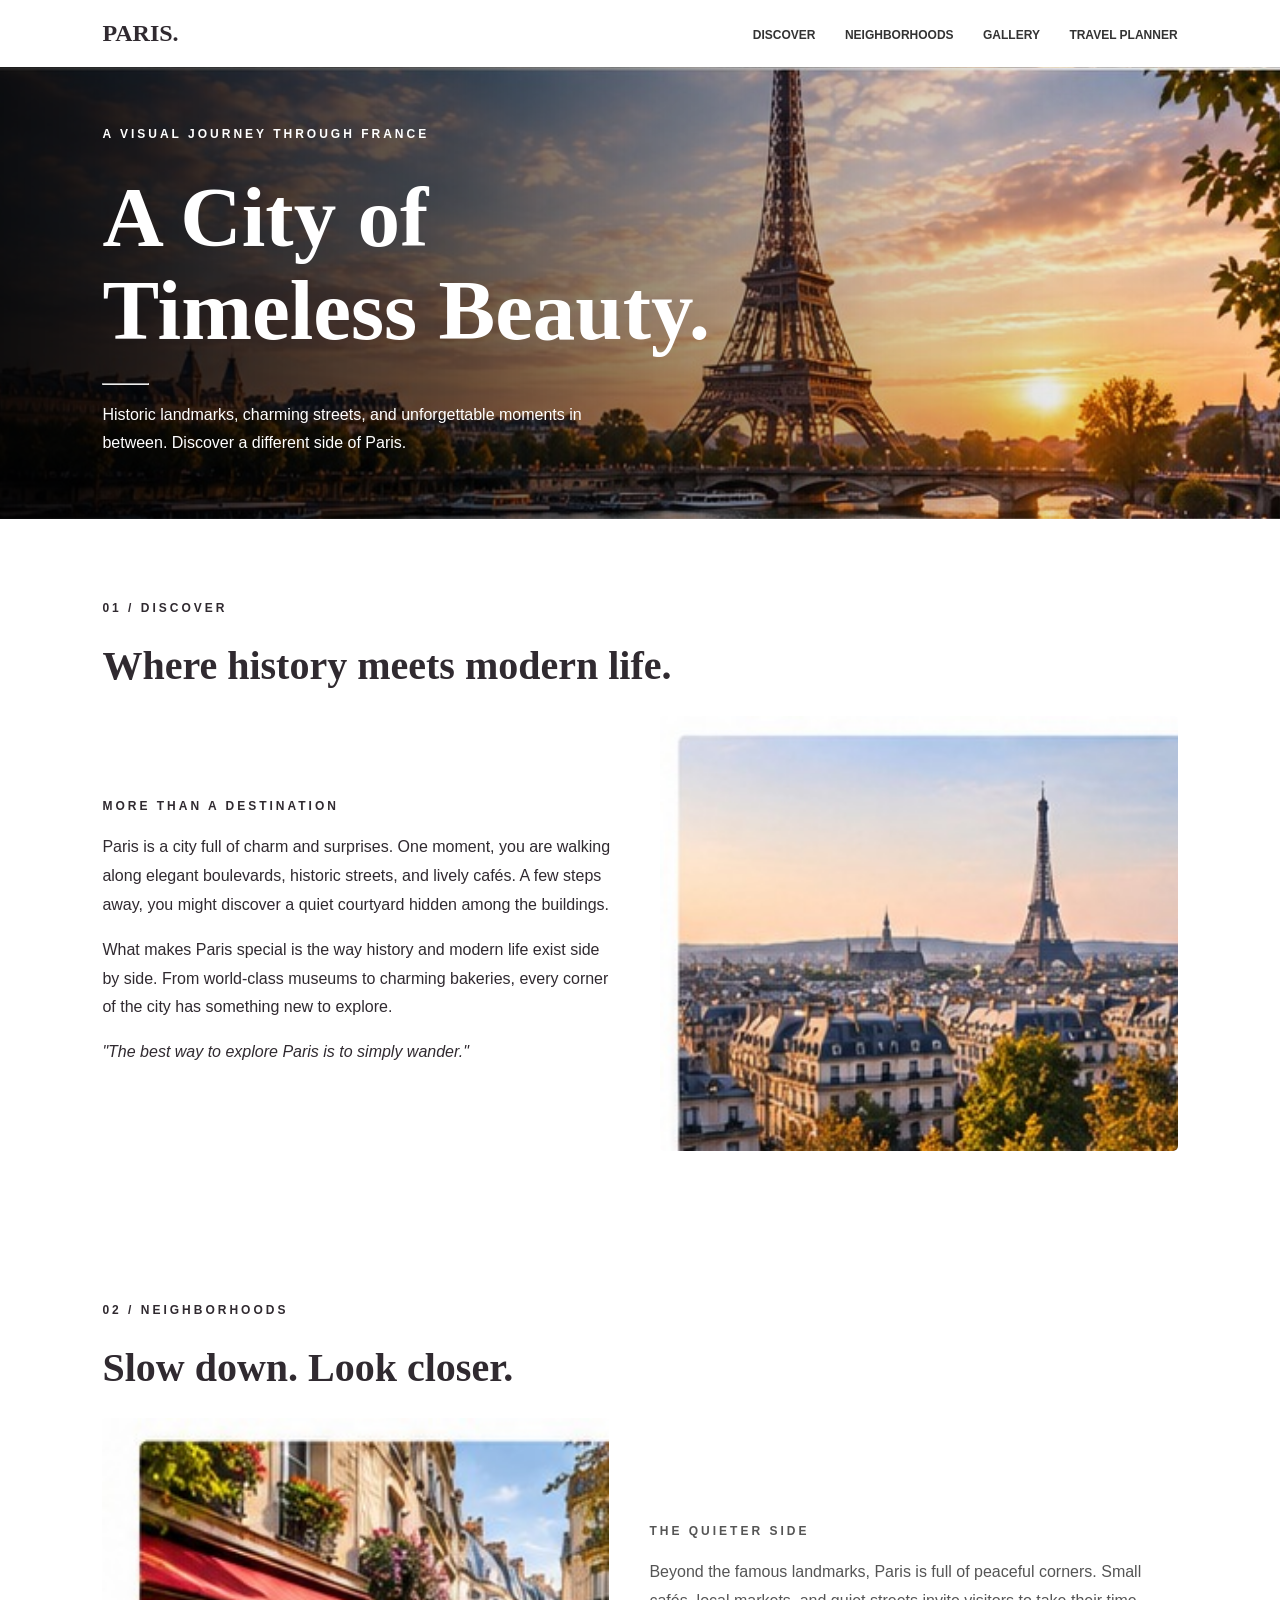
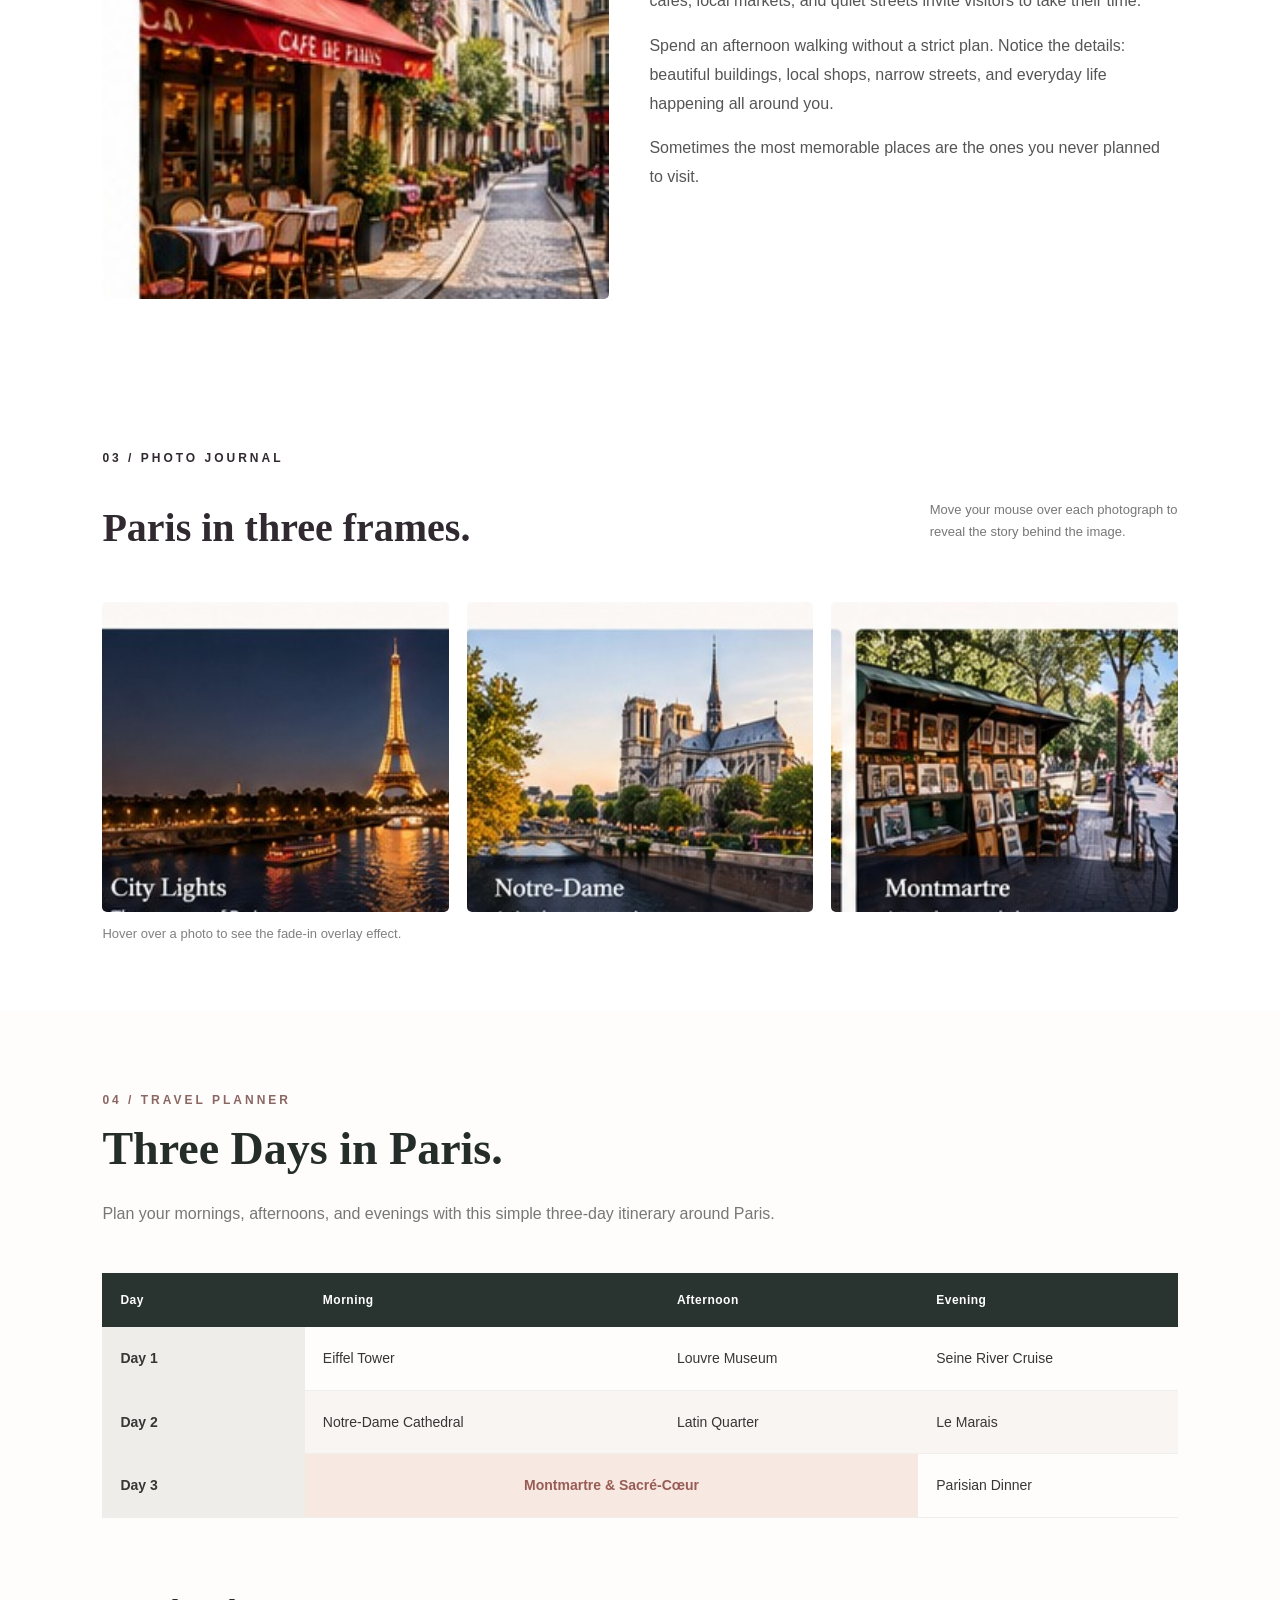
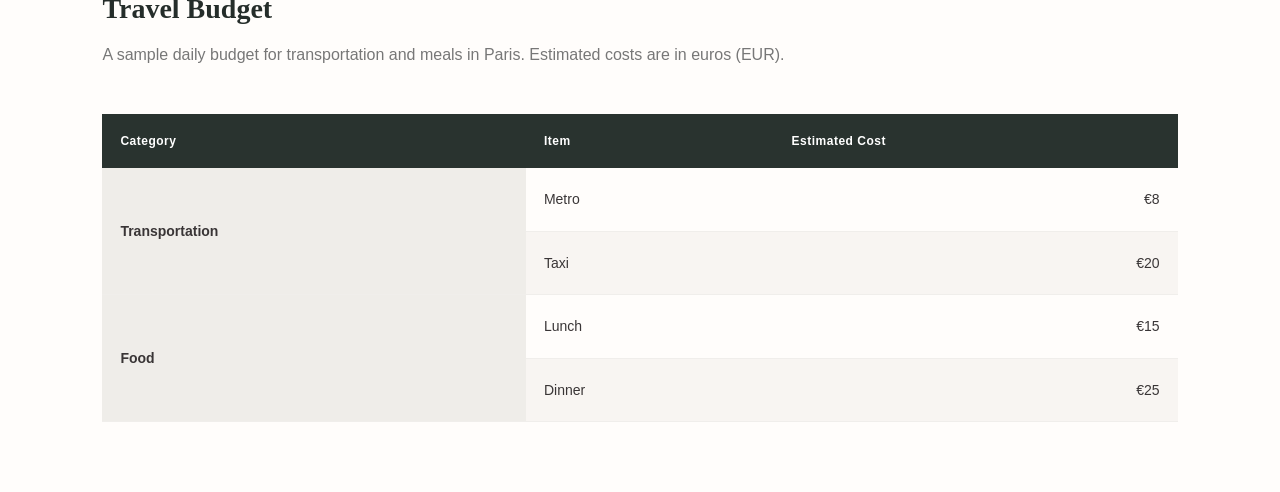
==== paris_travel2/index.html @ 05ebf787 "Add files via upload" ====
<!DOCTYPE html>
<html lang="en">
<head>
    <meta charset="UTF-8">
    <meta name="viewport" content="width=device-width, initial-scale=1.0">
    <title>Paris | Travel Journal</title>
    <link rel="stylesheet" href="style.css">
</head>

<body>
    <!-- Navigation -->
    <div class="nav">
        <h2>PARIS.</h2>
        <div>
            <a href="#discover">DISCOVER</a>
            <a href="#neighborhoods">NEIGHBORHOODS</a>
            <a href="#gallery">GALLERY</a>
            <a href="#travel-planner">TRAVEL PLANNER</a>
        </div>
    </div>

    <!-- Hero -->
    <div class="hero">
        <div class="hero-content">
            <p class="small">A VISUAL JOURNEY THROUGH FRANCE</p>
            <h1>A City of<br>Timeless Beauty.</h1>
            <hr width="45" align="left">
            <p>
                Historic landmarks, charming streets, and unforgettable moments in<br>
                between. Discover a different side of Paris.
            </p>
        </div>
    </div>

    <!-- Discover -->
    <div class="content" id="discover">
        <p class="small">01 / DISCOVER</p>
        <h1>Where history meets modern life.</h1>

        <div class="columns">
            <div class="left">
                <p class="small">MORE THAN A DESTINATION</p>
                <p>
                    Paris is a city full of charm and surprises.
                    One moment, you are walking along elegant boulevards,
                    historic streets, and lively cafés. A few
                    steps away, you might discover a quiet courtyard
                    hidden among the buildings.
                </p>
                <p>
                    What makes Paris special is the way history and
                    modern life exist side by side. From world-class museums
                    to charming bakeries, every corner of the city
                    has something new to explore.
                </p>
                <p><i>"The best way to explore Paris is to simply wander."</i></p>
            </div>
            <div class="right">
                <img src="paris2.jpeg" alt="Paris cityscape">
            </div>
        </div>
    </div>

    <!-- Neighborhoods -->
    <div class="neighborhoods" id="neighborhoods">
        <p class="small">02 / NEIGHBORHOODS</p>
        <h1>Slow down. Look closer.</h1>

        <div class="neighborhood-content">
            <img src="paris3.jpeg" alt="A charming Paris street">
            <div class="neighborhood-text">
                <p class="small">THE QUIETER SIDE</p>
                <p>
                    Beyond the famous landmarks,
                    Paris is full of peaceful corners. Small cafés,
                    local markets, and quiet streets invite
                    visitors to take their time.
                </p>
                <p>
                    Spend an afternoon walking without a strict plan.
                    Notice the details: beautiful buildings, local shops,
                    narrow streets, and everyday life happening all
                    around you.
                </p>
                <p>
                    Sometimes the most memorable places are the ones
                    you never planned to visit.
                </p>
            </div>
        </div>
    </div>

    <!-- Photo Journal -->
    <div class="gallery" id="gallery">
        <p class="small">03 / PHOTO JOURNAL</p>
        <div class="gallery-header">
            <h1>Paris in three frames.</h1>
            <p>
                Move your mouse over each photograph to<br>
                reveal the story behind the image.
            </p>
        </div>

        <div class="photos">
            <div class="photo">
                <img src="paris4.jpeg" alt="Eiffel Tower glowing at night">
                <div class="photo-overlay">
                    <div class="photo-text">
                        <b>City Lights</b><br>
                        The romance of Paris.
                    </div>
                </div>
            </div>

            <div class="photo">
                <img src="paris5.jpeg" alt="Notre-Dame Cathedral beside the Seine">
                <div class="photo-overlay">
                    <div class="photo-text">
                        <b>Notre-Dame</b><br>
                        A timeless masterpiece.
                    </div>
                </div>
            </div>

            <div class="photo">
                <img src="paris6.jpeg" alt="Cafés and streets in Montmartre">
                <div class="photo-overlay">
                    <div class="photo-text">
                        <b>Montmartre</b><br>
                        Art, culture, and charm.
                    </div>
                </div>
            </div>
        </div>

        <p class="gallery-note">
            Hover over a photo to see the fade-in overlay effect.
        </p>
    </div>

    <!-- Travel Planner -->
    <div class="travel-planner" id="travel-planner">
        <p class="section-label">04 / TRAVEL PLANNER</p>
        <h1>Three Days in Paris.</h1>
        <p class="description">
            Plan your mornings, afternoons, and evenings with this
            simple three-day itinerary around Paris.
        </p>

        <table class="travel-table">
            <thead>
                <tr>
                    <th style="width: 18%;">Day</th>
                    <th style="width: 34%;">Morning</th>
                    <th style="width: 24%;">Afternoon</th>
                    <th style="width: 24%;">Evening</th>
                </tr>
            </thead>
            <tbody>
                <tr>
                    <td class="day">Day 1</td>
                    <td>Eiffel Tower</td>
                    <td>Louvre Museum</td>
                    <td>Seine River Cruise</td>
                </tr>
                <tr>
                    <td class="day">Day 2</td>
                    <td>Notre-Dame Cathedral</td>
                    <td>Latin Quarter</td>
                    <td>Le Marais</td>
                </tr>
                <tr>
                    <td class="day">Day 3</td>
                    <td colspan="2" class="highlight">Montmartre & Sacré-Cœur</td>
                    <td>Parisian Dinner</td>
                </tr>
            </tbody>
        </table>

        <h2>Travel Budget</h2>
        <p class="description">
            A sample daily budget for transportation and meals in Paris.
            Estimated costs are in euros (EUR).
        </p>

        <table class="travel-table">
            <thead>
                <tr>
                    <th style="width: 40%;">Category</th>
                    <th style="width: 22%;">Item</th>
                    <th style="width: 38%;">Estimated Cost</th>
                </tr>
            </thead>
            <tbody>
                <tr>
                    <td class="category" rowspan="2">Transportation</td>
                    <td>Metro</td>
                    <td class="cost">€8</td>
                </tr>
                <tr>
                    <td>Taxi</td>
                    <td class="cost">€20</td>
                </tr>
                <tr>
                    <td class="category" rowspan="2">Food</td>
                    <td>Lunch</td>
                    <td class="cost">€15</td>
                </tr>
                <tr>
                    <td>Dinner</td>
                    <td class="cost">€25</td>
                </tr>
            </tbody>
        </table>
    </div>
</body>
</html>
---- paris_travel2/style.css ----
body {
            margin: 0;
            font-family: Arial, sans-serif;
            color: #302a30;
        }

        .nav {
            background: #fff;
            padding: 20px 8%;
            display: flex;
            justify-content: space-between;
            align-items: center;
            gap: 20px;
        }

        .nav h2 {
            font-family: Georgia, serif;
            margin: 0;
        }

        .nav a {
            color: #333;
            text-decoration: none;
            margin-left: 25px;
            font-size: 12px;
            font-weight: bold;
        }

        .nav a:hover { color: #a06b7d; }

        .hero {
            min-height: 440px;
            background-image:
                linear-gradient(to right, rgba(0,0,0,.85) 0%, rgba(0,0,0,.6) 35%, rgba(0,0,0,.15) 70%, transparent 100%),
                url("paris1.jpeg");
            background-size: cover;
            background-position: center;
            color: white;
            display: flex;
            align-items: center;
        }

        .hero-content { padding: 45px 8%; }

        .hero h1 {
            font-family: Georgia, serif;
            font-size: 85px;
            line-height: 1.1;
            margin: 25px 0;
        }

        .small {
            font-size: 12px;
            font-weight: bold;
            letter-spacing: 3px;
        }

        .hero p { line-height: 1.8; }

        .content, .neighborhoods, .gallery, .travel-planner {
            padding: 70px 8%;
        }

        .content h1, .neighborhoods h1, .gallery h1 {
            font-family: Georgia, serif;
            font-size: 40px;
        }

        .columns, .neighborhood-content {
            display: flex;
            gap: 40px;
            align-items: center;
        }

        .left, .right { width: 50%; }

        .left { line-height: 1.8; }

        .right img, .neighborhood-content img {
            width: 100%;
            border-radius: 5px;
            display: block;
        }

        .neighborhood-content img { width: 48%; }

        .neighborhood-text {
            width: 50%;
            line-height: 1.8;
            color: #555;
        }

        .gallery-header {
            display: flex;
            justify-content: space-between;
            align-items: center;
            gap: 25px;
        }

        .gallery-header p {
            color: #777;
            font-size: 13px;
            line-height: 1.7;
        }

        .photos {
            display: grid;
            grid-template-columns: repeat(3, minmax(0, 1fr));
            gap: 18px;
            width: 100%;
        }

        .photo {
            position: relative;
            width: 100%;
            min-width: 0;
            height: 310px;
            overflow: hidden;
            border-radius: 5px;
            isolation: isolate;
        }

        .photo img {
            display: block;
            width: 100%;
            height: 100%;
            max-width: 100%;
            object-fit: cover;
            object-position: center;
        }

        .photo-overlay {
            position: absolute;
            inset: 0;
            background: rgba(20, 15, 35, .75);
            opacity: 0;
            transition: opacity .5s;
        }

        .photo:hover .photo-overlay { opacity: 1; }

        .photo-text {
            position: absolute;
            bottom: 20px;
            left: 20px;
            right: 15px;
            color: white;
            font-size: 20px;
            line-height: 1.5;
        }

        /* Travel Planner */
        .travel-planner { background: #fffdfb; }

        .section-label {
            font-size: 12px;
            font-weight: bold;
            letter-spacing: 3px;
            color: #8b6663;
        }

        .travel-planner h1 {
            font-family: Georgia, serif;
            font-size: 46px;
            margin: 15px 0 25px;
            color: #252d2a;
        }

        .travel-planner h2 {
            font-family: Georgia, serif;
            font-size: 28px;
            margin: 75px 0 15px;
            color: #252d2a;
        }

        .description {
            color: #777;
            line-height: 1.8;
            margin-bottom: 45px;
        }

        .travel-table {
            width: 100%;
            border-collapse: separate;
            border-spacing: 0;
            table-layout: fixed;
            font-size: 14px;
            color: #393536;
        }

        .travel-table th {
            background: #29332f;
            color: white;
            text-align: left;
            padding: 20px 18px;
            font-size: 12px;
            letter-spacing: .5px;
        }

        .travel-table td {
            padding: 20px 18px;
            border-bottom: 1px solid #f0eeeb;
            line-height: 1.6;
        }

        .travel-table tbody tr:nth-child(even) td { background: #f8f5f2; }

        .travel-table .day, .travel-table .category {
            background: #efede9;
            font-weight: bold;
        }

        .travel-table tbody tr:nth-child(even) .day,
        .travel-table tbody tr:nth-child(even) .category { background: #efede9; }

        .travel-table .highlight {
            background: #f7e9e2;
            color: #985c55;
            text-align: center;
            font-weight: bold;
        }

        .travel-table .cost { text-align: right; white-space: nowrap; }

        @media (max-width: 760px) {
            .nav {
                align-items: flex-start;
                flex-direction: column;
                padding: 20px 5%;
            }

            .nav a { display: inline-block; margin: 10px 14px 0 0; }
            .hero h1 { font-size: 58px; }

            .content, .neighborhoods, .gallery, .travel-planner {
                padding: 45px 5%;
            }

            .columns, .neighborhood-content {
                flex-direction: column;
                gap: 25px;
            }

            .left, .right, .neighborhood-content img, .neighborhood-text { width: 100%; }

            .gallery-header {
                align-items: flex-start;
                flex-direction: column;
                gap: 0;
            }

            .photos {
                grid-template-columns: minmax(0, 1fr);
                gap: 18px;
            }
            .photo { width: 100%; height: 280px; }
            .travel-planner h1 { font-size: 36px; }
            .travel-planner h2 { font-size: 25px; margin-top: 50px; }

            .travel-table { font-size: 12px; }
            .travel-table th, .travel-table td {
                padding: 12px 8px;
                overflow-wrap: anywhere;
            }
        }

/* Small helper text under the photo gallery */
.gallery-note {
    color: gray;
    font-size: 13px;
}



/* Gallery layout fixes */
.gallery,
.gallery * {
    box-sizing: border-box;
}

.gallery-header h1 {
    min-width: 0;
}

.gallery-header p {
    max-width: 330px;
    margin-top: 0;
}

.gallery-note {
    margin: 14px 0 0;
}

@media (min-width: 761px) {
    .gallery-header {
        margin-bottom: 24px;
    }
}

@media (max-width: 760px) {
    .gallery-header p {
        max-width: 100%;
    }
}
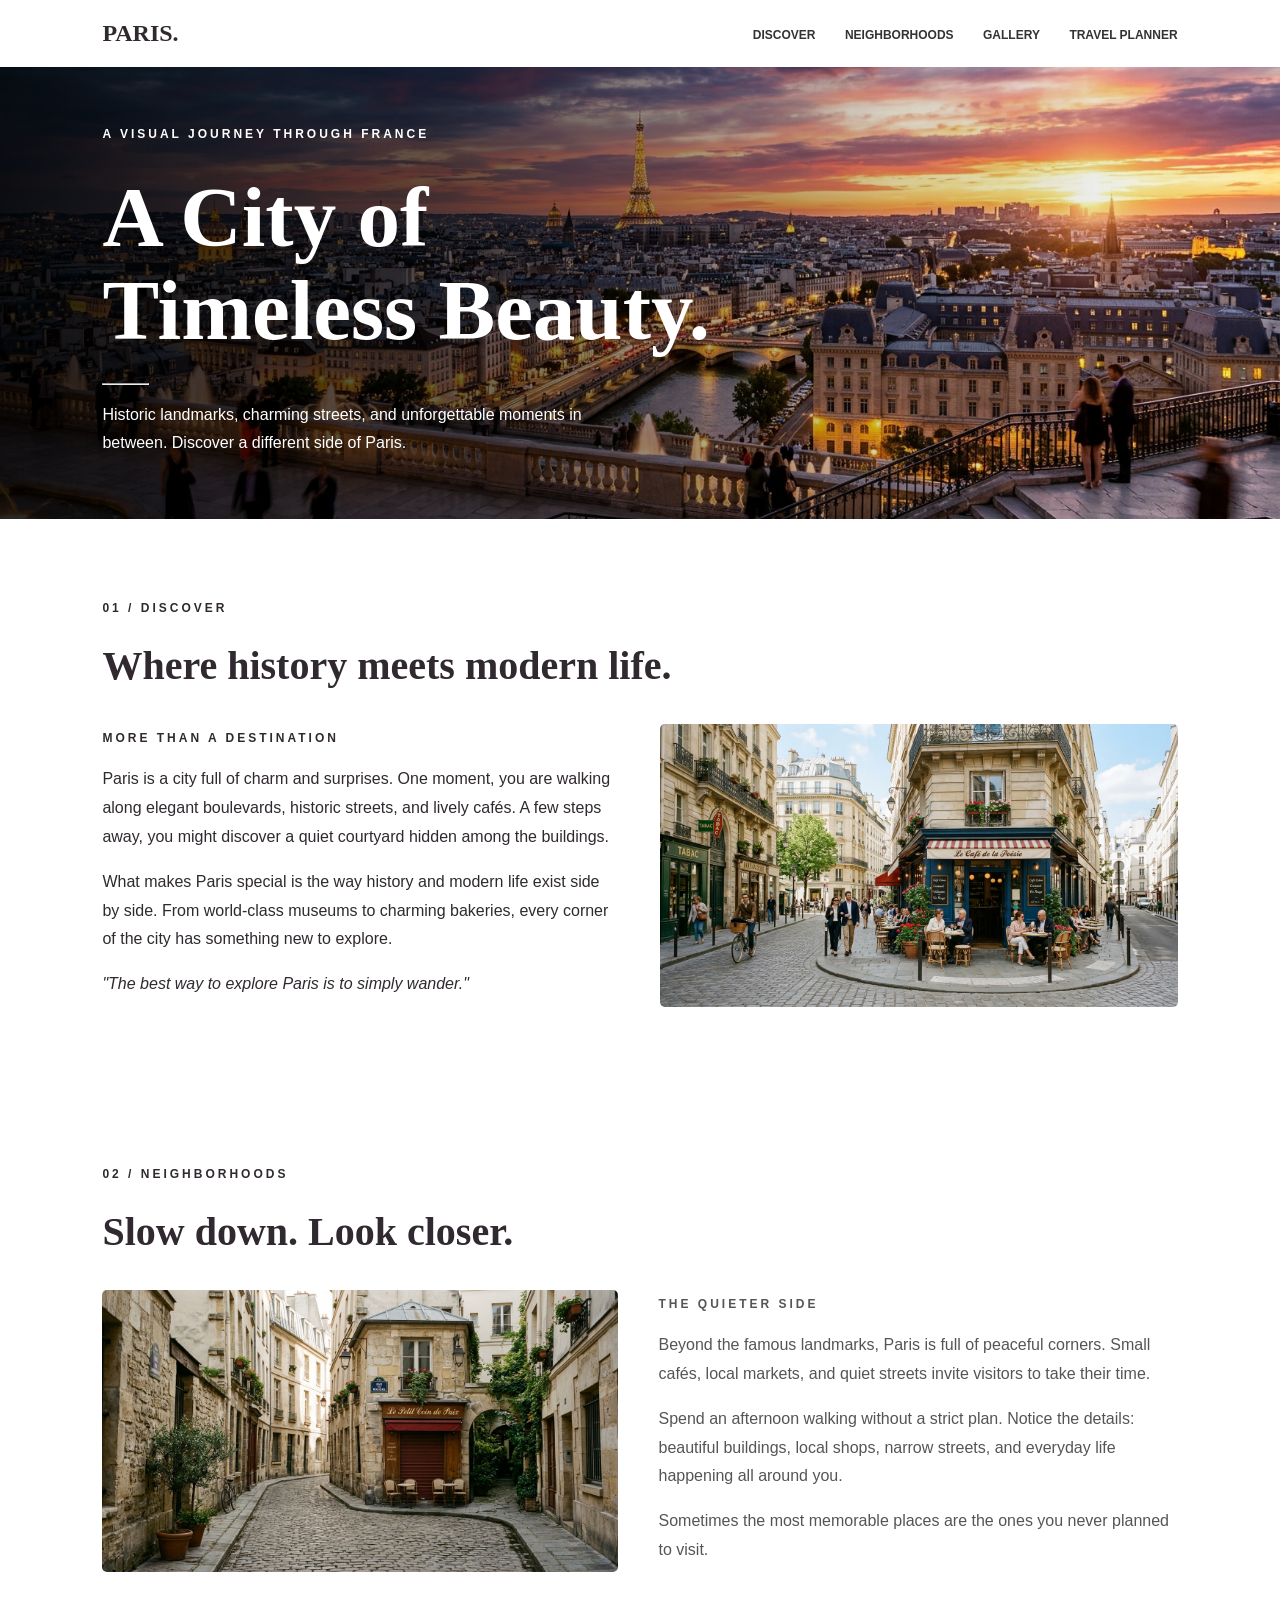
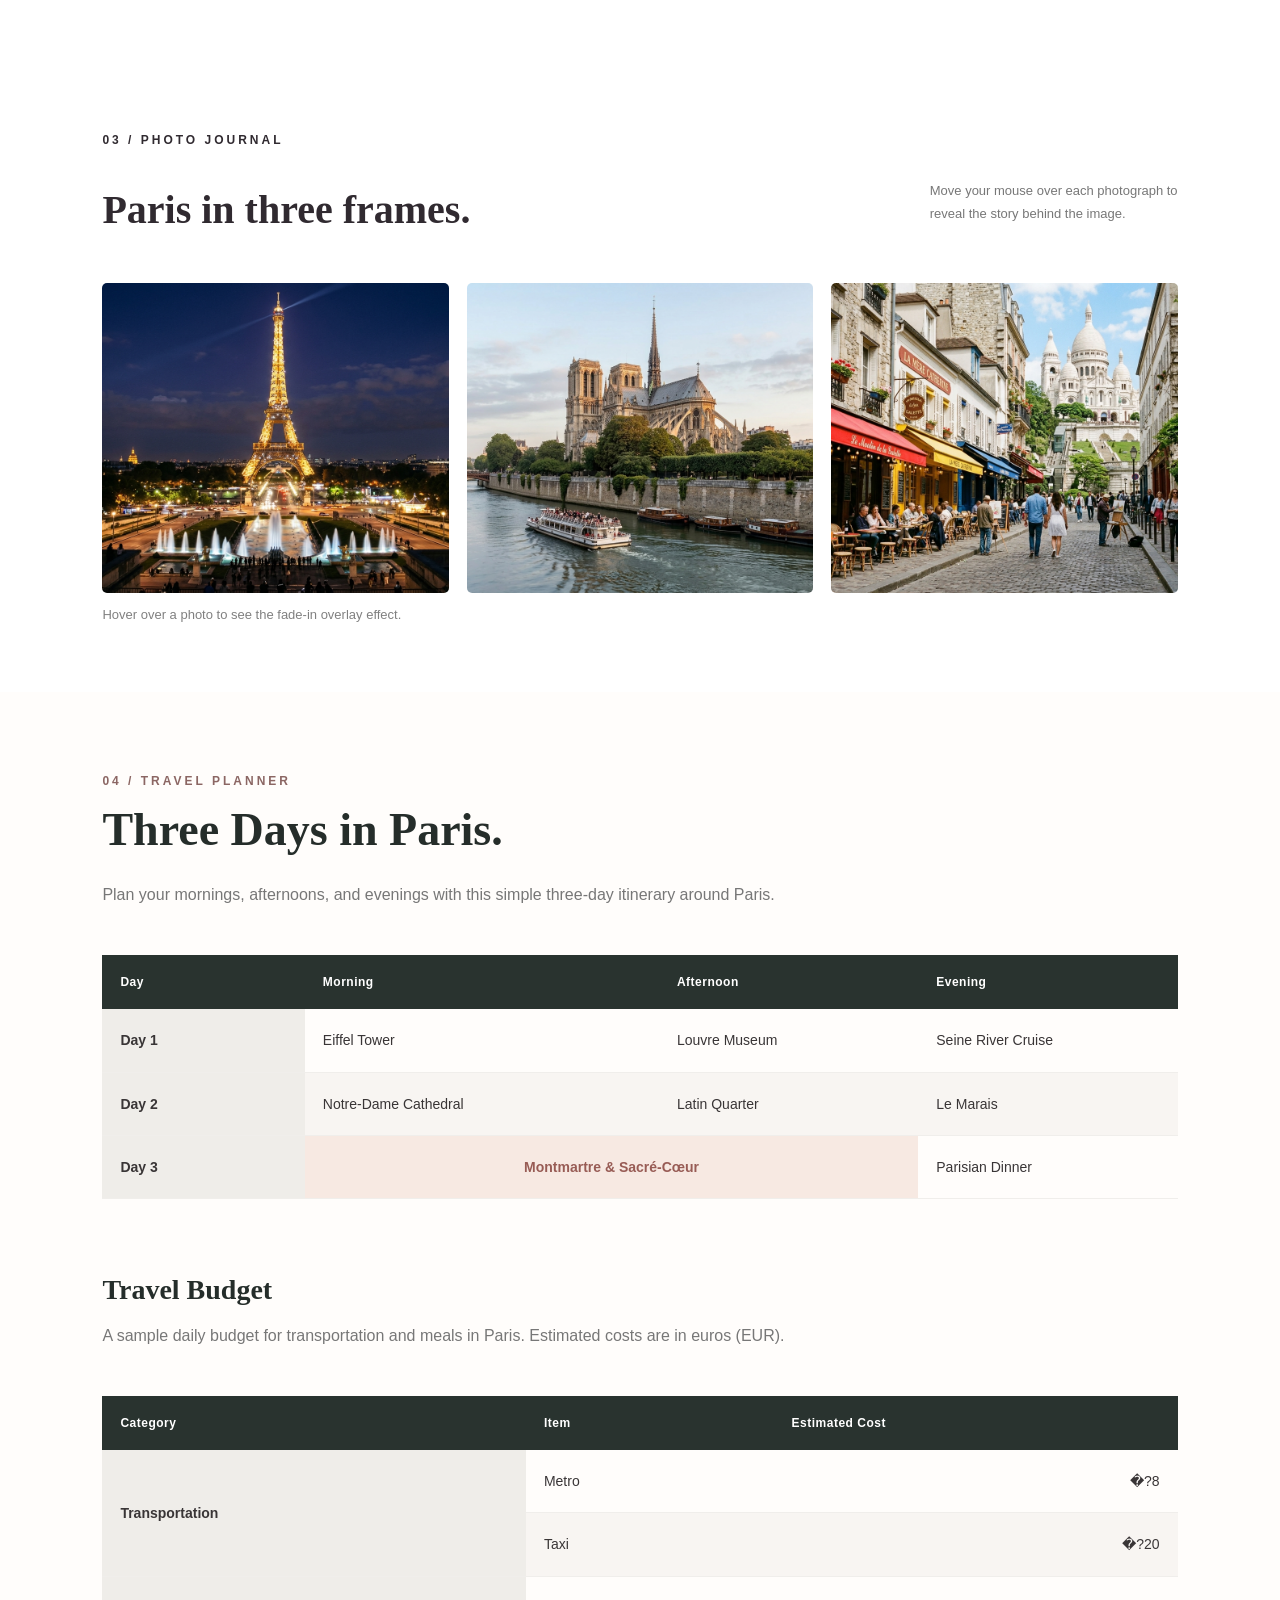
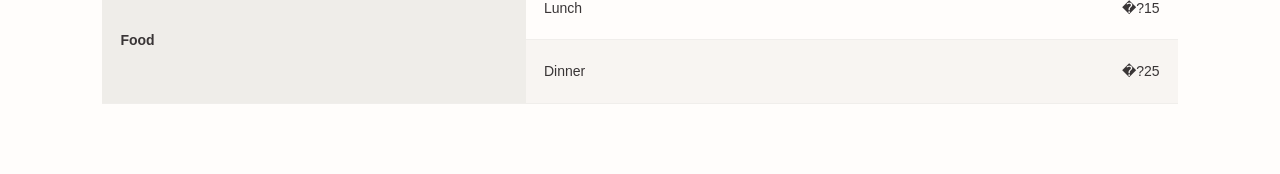
==== commit 19b2f88f: "Add files via upload" ====
--- a/paris_travel2/index.html
+++ b/paris_travel2/index.html
@@ -56,7 +56,7 @@
                 <p><i>"The best way to explore Paris is to simply wander."</i></p>
             </div>
             <div class="right">
-                <img src="paris2.jpeg" alt="Paris cityscape">
+                <img src="paris2.jpg" alt="Paris cityscape">
             </div>
         </div>
     </div>
@@ -67,7 +67,7 @@
         <h1>Slow down. Look closer.</h1>
 
         <div class="neighborhood-content">
-            <img src="paris3.jpeg" alt="A charming Paris street">
+            <img src="paris3.jpg" alt="A charming Paris street">
             <div class="neighborhood-text">
                 <p class="small">THE QUIETER SIDE</p>
                 <p>
@@ -103,7 +103,7 @@
 
         <div class="photos">
             <div class="photo">
-                <img src="paris4.jpeg" alt="Eiffel Tower glowing at night">
+                <img src="paris4.jpg" alt="Eiffel Tower glowing at night">
                 <div class="photo-overlay">
                     <div class="photo-text">
                         <b>City Lights</b><br>
@@ -113,7 +113,7 @@
             </div>
 
             <div class="photo">
-                <img src="paris5.jpeg" alt="Notre-Dame Cathedral beside the Seine">
+                <img src="paris5.jpg" alt="Notre-Dame Cathedral beside the Seine">
                 <div class="photo-overlay">
                     <div class="photo-text">
                         <b>Notre-Dame</b><br>
@@ -123,7 +123,7 @@
             </div>
 
             <div class="photo">
-                <img src="paris6.jpeg" alt="Cafés and streets in Montmartre">
+                <img src="paris6.jpg" alt="Cafés and streets in Montmartre">
                 <div class="photo-overlay">
                     <div class="photo-text">
                         <b>Montmartre</b><br>
@@ -195,20 +195,20 @@
                 <tr>
                     <td class="category" rowspan="2">Transportation</td>
                     <td>Metro</td>
-                    <td class="cost">€8</td>
+                    <td class="cost">�?8</td>
                 </tr>
                 <tr>
                     <td>Taxi</td>
-                    <td class="cost">€20</td>
+                    <td class="cost">�?20</td>
                 </tr>
                 <tr>
                     <td class="category" rowspan="2">Food</td>
                     <td>Lunch</td>
-                    <td class="cost">€15</td>
+                    <td class="cost">�?15</td>
                 </tr>
                 <tr>
                     <td>Dinner</td>
-                    <td class="cost">€25</td>
+                    <td class="cost">�?25</td>
                 </tr>
             </tbody>
         </table>
--- a/paris_travel2/style.css
+++ b/paris_travel2/style.css
@@ -32,7 +32,7 @@
             min-height: 440px;
             background-image:
                 linear-gradient(to right, rgba(0,0,0,.85) 0%, rgba(0,0,0,.6) 35%, rgba(0,0,0,.15) 70%, transparent 100%),
-                url("paris1.jpeg");
+                url("paris1.jpg");
             background-size: cover;
             background-position: center;
             color: white;
@@ -302,3 +302,47 @@
         max-width: 100%;
     }
 }
+
+/* Final fix: gallery cards must use clean photo assets and never overlap */
+.gallery .photos {
+    display: grid !important;
+    grid-template-columns: repeat(3, minmax(0, 1fr));
+    gap: 18px;
+    width: 100%;
+    align-items: stretch;
+}
+.gallery .photo {
+    position: relative;
+    display: block;
+    width: 100%;
+    min-width: 0;
+    height: 310px;
+    margin: 0;
+    padding: 0;
+    overflow: hidden;
+    border-radius: 5px;
+    box-sizing: border-box;
+}
+.gallery .photo img {
+    position: absolute;
+    inset: 0;
+    display: block;
+    width: 100%;
+    height: 100%;
+    max-width: none;
+    object-fit: cover;
+    object-position: center;
+}
+.gallery .photo-overlay {
+    position: absolute;
+    inset: 0;
+    z-index: 1;
+}
+@media (max-width: 760px) {
+    .gallery .photos {
+        grid-template-columns: minmax(0, 1fr);
+    }
+    .gallery .photo {
+        height: 280px;
+    }
+}
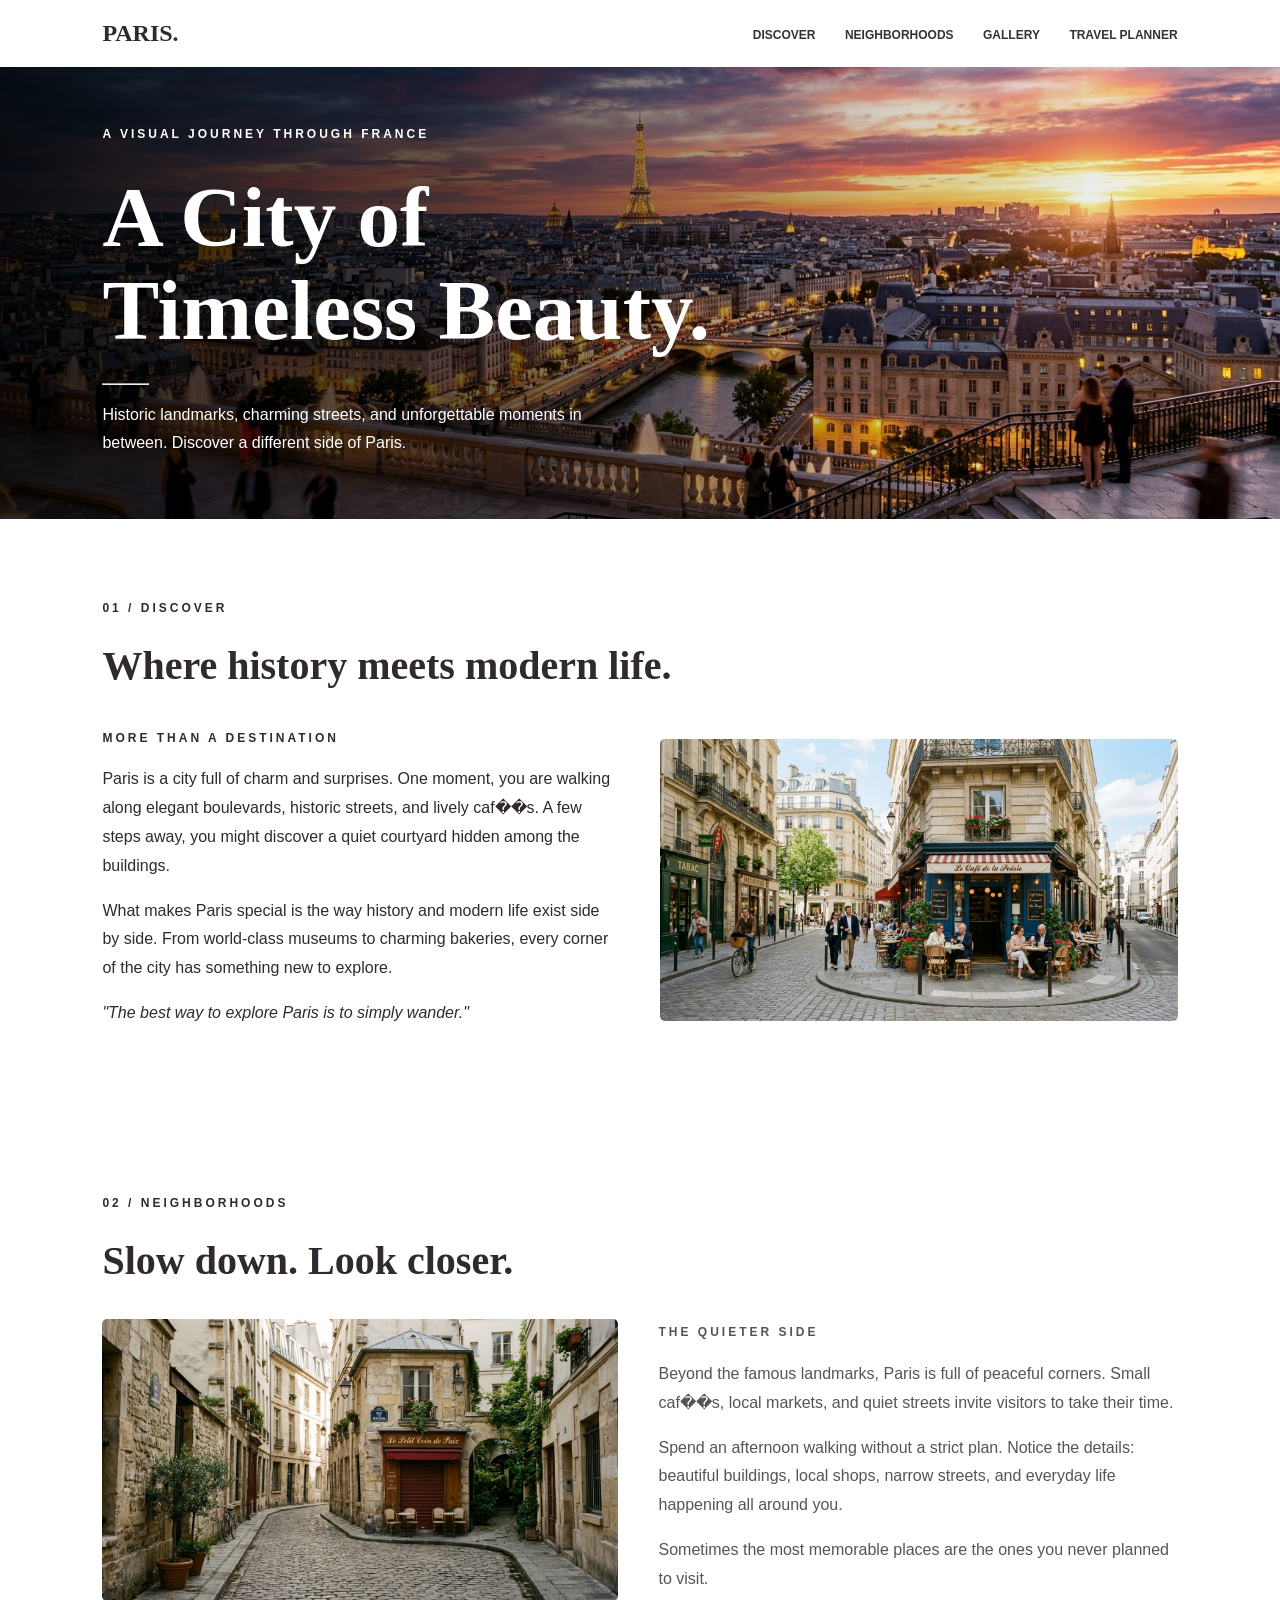
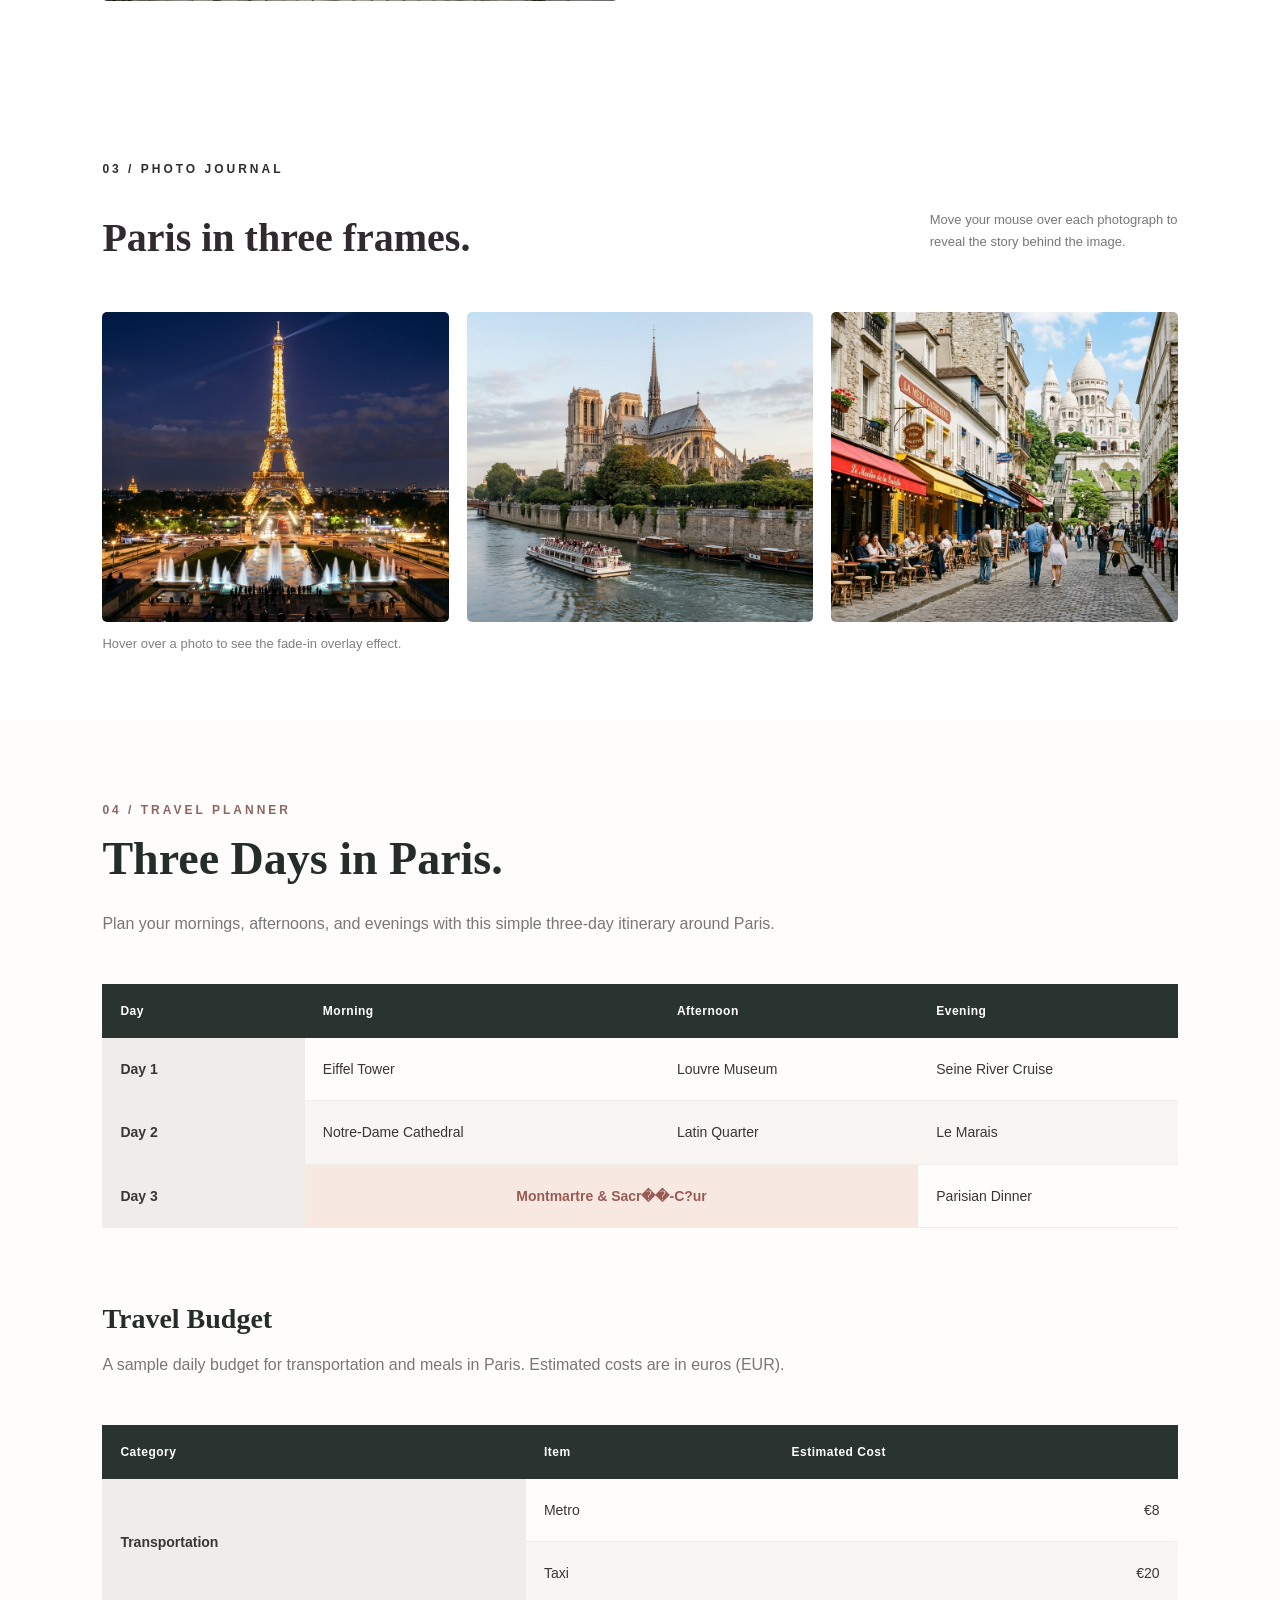
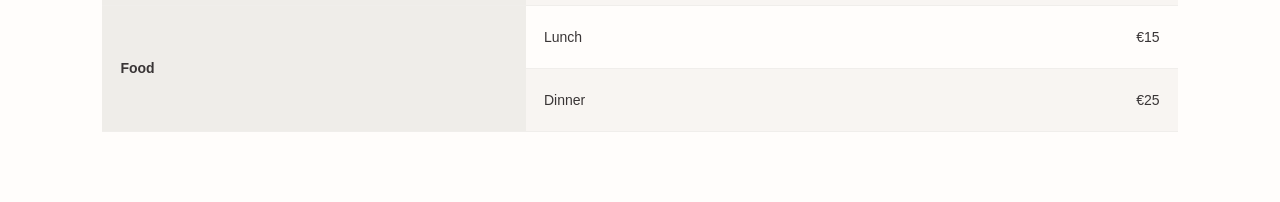
==== commit af697ec9: "Add files via upload" ====
--- a/paris_travel2/index.html
+++ b/paris_travel2/index.html
@@ -43,7 +43,7 @@
                 <p>
                     Paris is a city full of charm and surprises.
                     One moment, you are walking along elegant boulevards,
-                    historic streets, and lively cafés. A few
+                    historic streets, and lively caf��s. A few
                     steps away, you might discover a quiet courtyard
                     hidden among the buildings.
                 </p>
@@ -72,7 +72,7 @@
                 <p class="small">THE QUIETER SIDE</p>
                 <p>
                     Beyond the famous landmarks,
-                    Paris is full of peaceful corners. Small cafés,
+                    Paris is full of peaceful corners. Small caf��s,
                     local markets, and quiet streets invite
                     visitors to take their time.
                 </p>
@@ -123,7 +123,7 @@
             </div>
 
             <div class="photo">
-                <img src="paris6.jpg" alt="Cafés and streets in Montmartre">
+                <img src="paris6.jpg" alt="Caf��s and streets in Montmartre">
                 <div class="photo-overlay">
                     <div class="photo-text">
                         <b>Montmartre</b><br>
@@ -171,7 +171,7 @@
                 </tr>
                 <tr>
                     <td class="day">Day 3</td>
-                    <td colspan="2" class="highlight">Montmartre & Sacré-Cœur</td>
+                    <td colspan="2" class="highlight">Montmartre & Sacr��-C?ur</td>
                     <td>Parisian Dinner</td>
                 </tr>
             </tbody>
@@ -195,23 +195,23 @@
                 <tr>
                     <td class="category" rowspan="2">Transportation</td>
                     <td>Metro</td>
-                    <td class="cost">�?8</td>
+                    <td class="cost">&euro;8</td>
                 </tr>
                 <tr>
                     <td>Taxi</td>
-                    <td class="cost">�?20</td>
+                    <td class="cost">&euro;20</td>
                 </tr>
                 <tr>
                     <td class="category" rowspan="2">Food</td>
                     <td>Lunch</td>
-                    <td class="cost">�?15</td>
+                    <td class="cost">&euro;15</td>
                 </tr>
                 <tr>
                     <td>Dinner</td>
-                    <td class="cost">�?25</td>
+                    <td class="cost">&euro;25</td>
                 </tr>
             </tbody>
         </table>
     </div>
 </body>
-</html>
+</html>
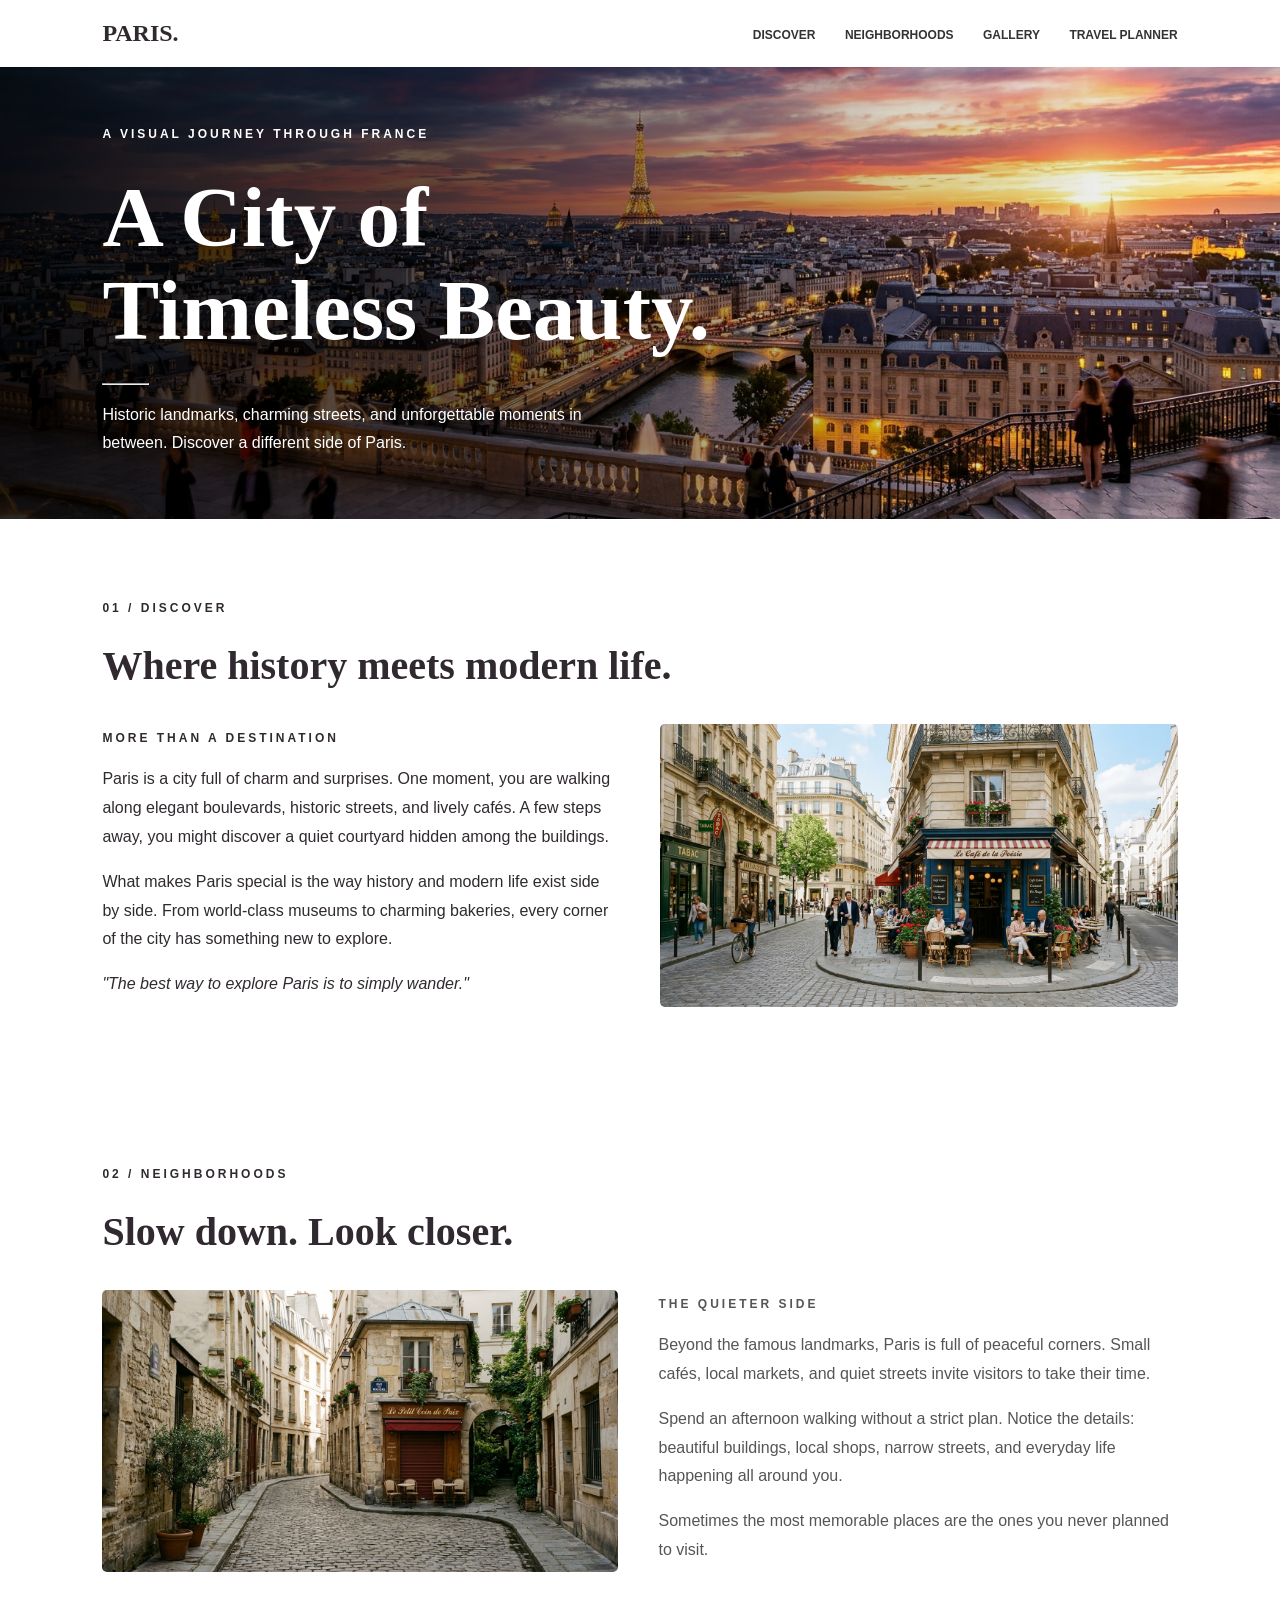
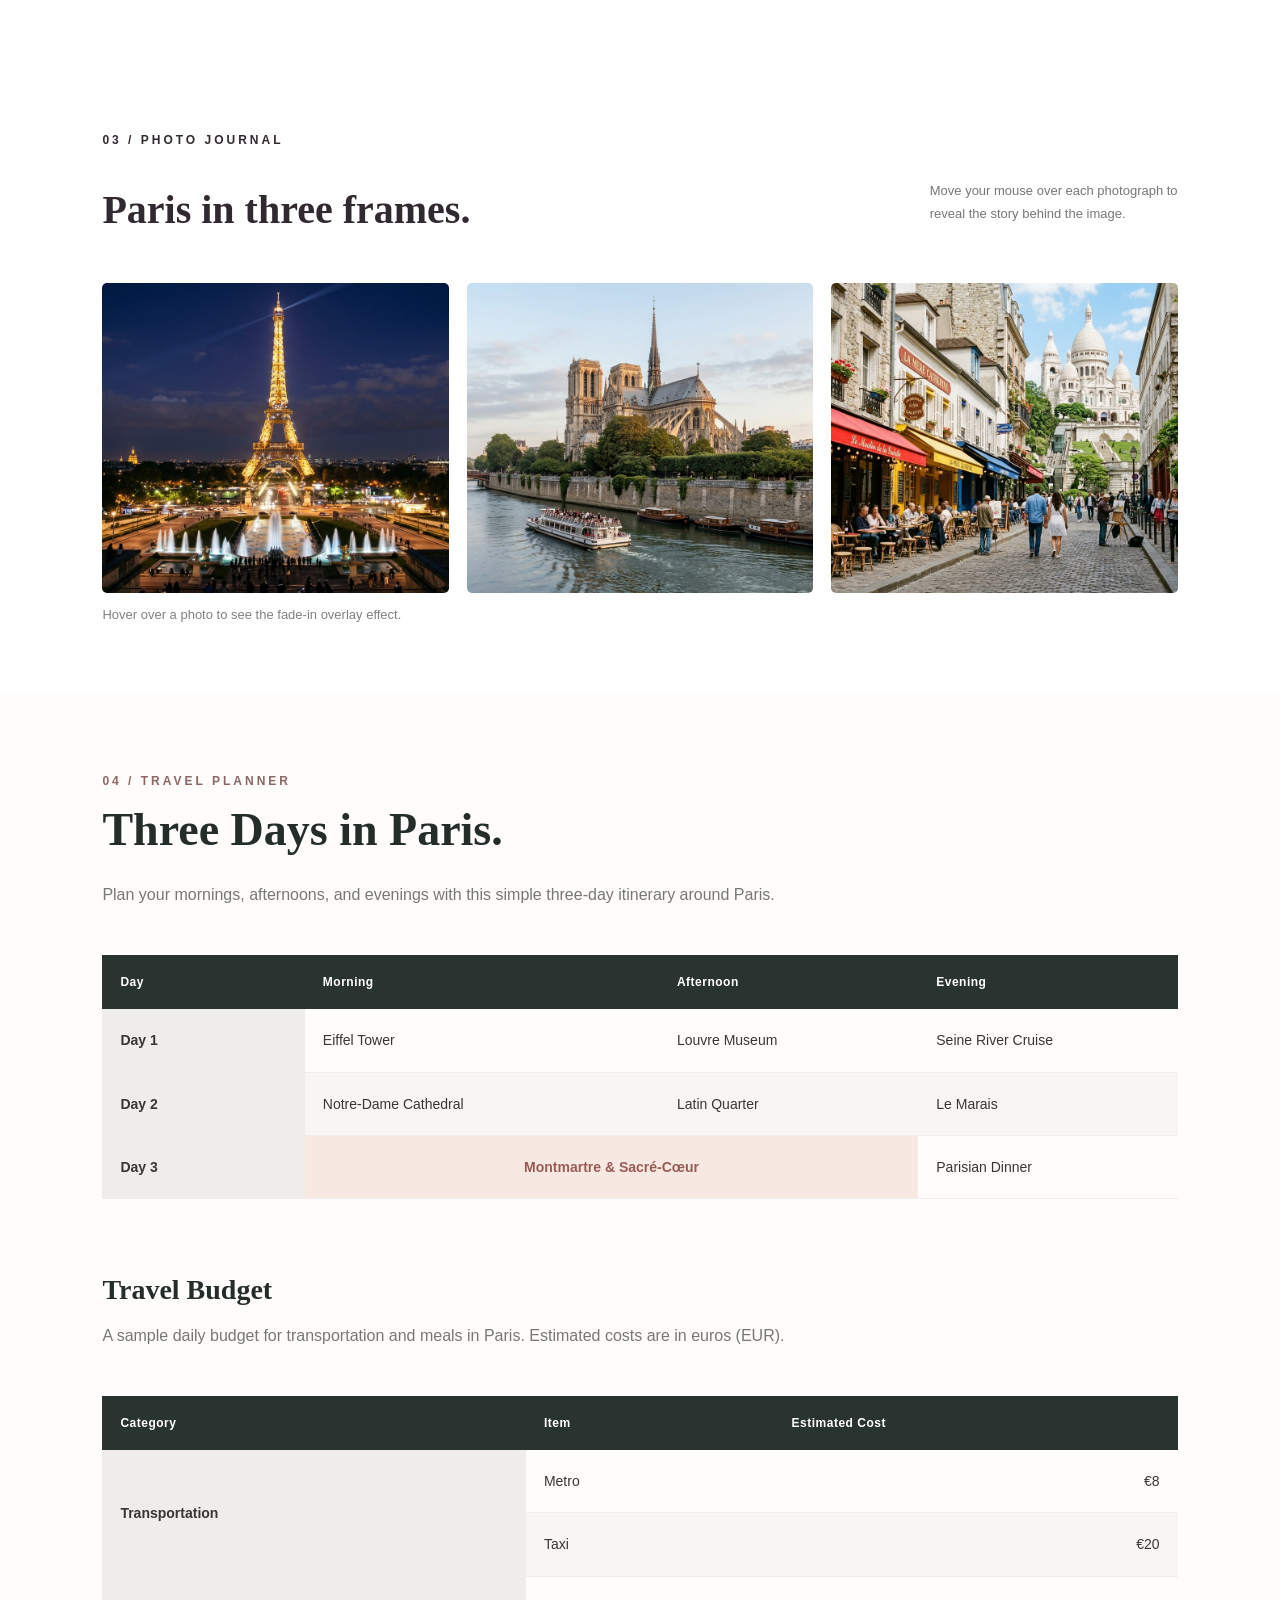
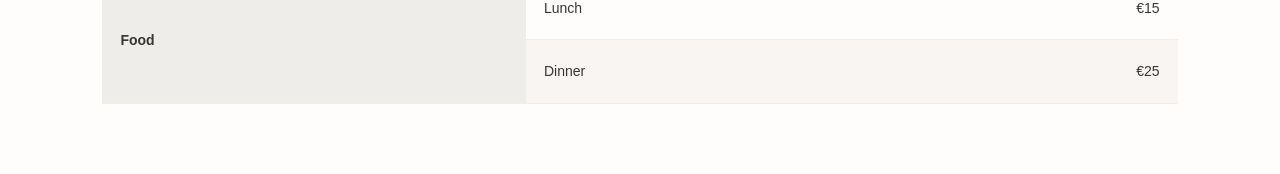
==== commit 5f2d1957: "Add files via upload" ====
--- a/paris_travel2/index.html
+++ b/paris_travel2/index.html
@@ -43,7 +43,7 @@
                 <p>
                     Paris is a city full of charm and surprises.
                     One moment, you are walking along elegant boulevards,
-                    historic streets, and lively caf��s. A few
+                    historic streets, and lively caf&eacute;s. A few
                     steps away, you might discover a quiet courtyard
                     hidden among the buildings.
                 </p>
@@ -72,7 +72,7 @@
                 <p class="small">THE QUIETER SIDE</p>
                 <p>
                     Beyond the famous landmarks,
-                    Paris is full of peaceful corners. Small caf��s,
+                    Paris is full of peaceful corners. Small caf&eacute;s,
                     local markets, and quiet streets invite
                     visitors to take their time.
                 </p>
@@ -171,7 +171,7 @@
                 </tr>
                 <tr>
                     <td class="day">Day 3</td>
-                    <td colspan="2" class="highlight">Montmartre & Sacr��-C?ur</td>
+                    <td colspan="2" class="highlight">Montmartre &amp; Sacr&eacute;-C&oelig;ur</td>
                     <td>Parisian Dinner</td>
                 </tr>
             </tbody>
